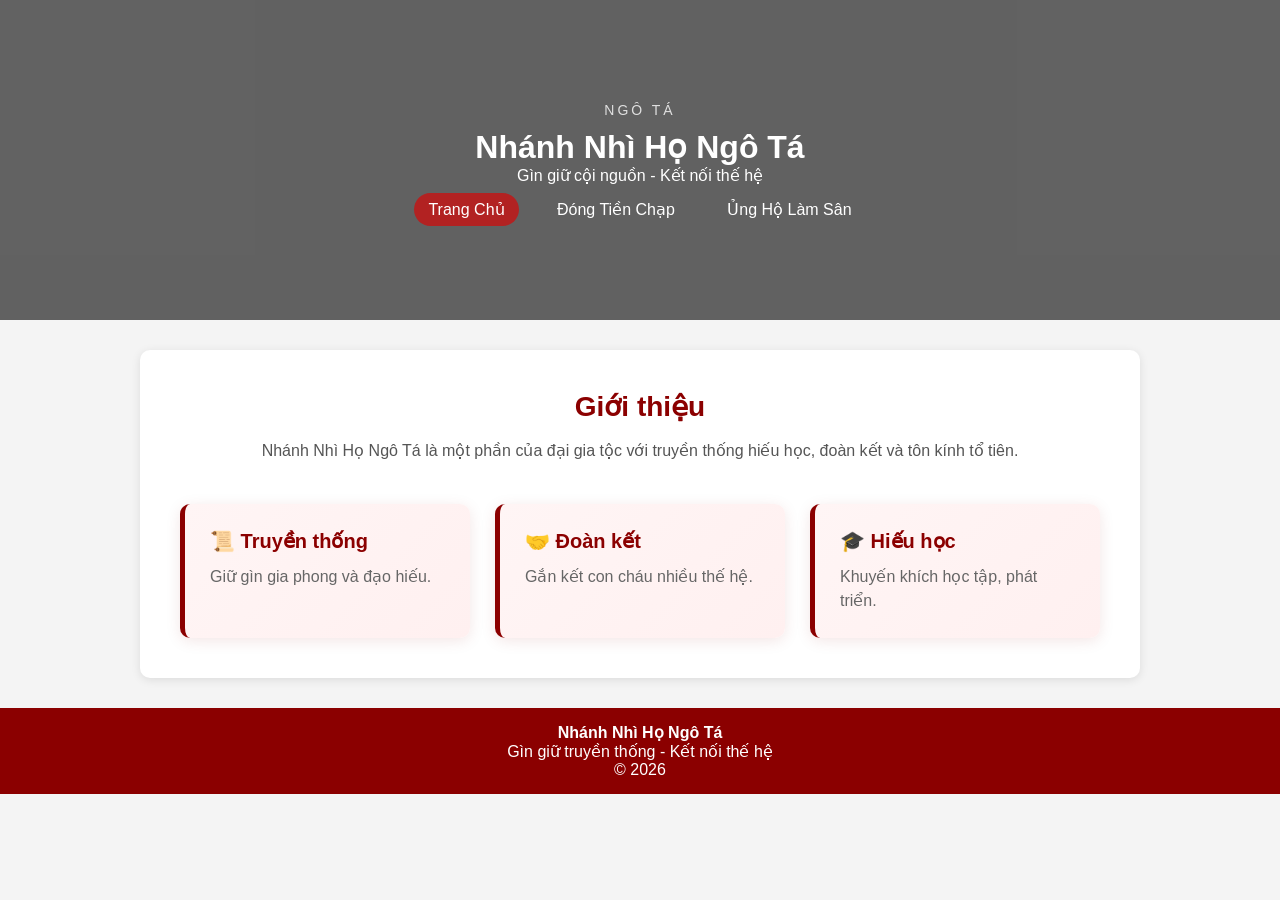
==== index.html @ a74d6e75 "commit" ====
<!DOCTYPE html>
<html lang="vi">

<head>
  <meta charset="UTF-8">
  <title>Nhánh Nhì Họ Ngô Tá</title>
  <link rel="stylesheet" href="style.css">
</head>

<body>

  <header class="hero">
    <div class="overlay">
      <div class="logo">NGÔ TÁ</div>
      <h1>Nhánh Nhì Họ Ngô Tá</h1>
      <p class="subtitle">Gìn giữ cội nguồn - Kết nối thế hệ</p>

      <nav>
        <a href="index.html" class="active">Trang Chủ</a>
      <a href="list.html">Đóng Tiền Chạp</a>
      <a href="list-san.html">Ủng Hộ Làm Sân</a>
      </nav>
    </div>
  </header>

  <main>
    <section class="intro">
      <h2>Giới thiệu</h2>
      <p>
        Nhánh Nhì Họ Ngô Tá là một phần của đại gia tộc với truyền thống
        hiếu học, đoàn kết và tôn kính tổ tiên.
      </p>
    </section>

    <section class="cards">
      <div class="card">
        <h3>📜 Truyền thống</h3>
        <p>Giữ gìn gia phong và đạo hiếu.</p>
      </div>

      <div class="card">
        <h3>🤝 Đoàn kết</h3>
        <p>Gắn kết con cháu nhiều thế hệ.</p>
      </div>

      <div class="card">
        <h3>🎓 Hiếu học</h3>
        <p>Khuyến khích học tập, phát triển.</p>
      </div>
    </section>
  </main>

  <footer>
    <p><strong>Nhánh Nhì Họ Ngô Tá</strong></p>
    <p>Gìn giữ truyền thống - Kết nối thế hệ</p>
    <p>&copy; 2026</p>
  </footer>

</body>

</html>
---- style.css ----
/* Reset */
* {
  margin: 0;
  padding: 0;
  box-sizing: border-box;
}

/* Body */
body {
  font-family: "Segoe UI", sans-serif;
  background: #f4f4f4;
}

/* HERO */
.hero {
  background: url("https://images.unsplash.com/photo-1524492449090-1c3f5a2f8c6b") center/cover;
  height: 320px;
  color: white;
}

.overlay {
  background: rgba(0, 0, 0, 0.6);
  height: 100%;
  display: flex;
  flex-direction: column;
  align-items: center;
  justify-content: center;
}

.logo {
  font-size: 14px;
  letter-spacing: 3px;
  margin-bottom: 10px;
  opacity: 0.8;
}

.subtitle {
  margin-bottom: 15px;
}

/* NAV */
nav a {
  color: white;
  margin: 0 10px;
  text-decoration: none;
  padding: 8px 14px;
  border-radius: 20px;
}

nav a.active,
nav a:hover {
  background: #b22222;
}

/* INTRO */
.intro {
  margin-bottom: 40px;
  text-align: center;
}

.intro h2 {
  color: #8B0000;
  margin-bottom: 15px;
  font-size: 28px;
}

.intro p {
  color: #555;
  line-height: 1.6;
  font-size: 16px;
}

/* MAIN */
main {
  max-width: 1000px;
  margin: 30px auto;
  background: white;
  padding: 40px;
  border-radius: 10px;
  box-shadow: 0 2px 10px rgba(0,0,0,0.1);
}

/* CARDS */
.cards {
  display: flex;
  gap: 25px;
  margin-top: 20px;
  flex-wrap: wrap;
}

.card {
  flex: 1;
  min-width: 250px;
  background: linear-gradient(135deg, #fff5f5 0%, #fff0f0 100%);
  padding: 25px;
  border-left: 5px solid #8B0000;
  border-radius: 10px;
  box-shadow: 0 3px 15px rgba(139, 0, 0, 0.1);
  transition: all 0.3s ease;
  position: relative;
}

.card:hover {
  transform: translateY(-5px);
  box-shadow: 0 8px 25px rgba(139, 0, 0, 0.2);
  background: linear-gradient(135deg, #fff0f0 0%, #ffe5e5 100%);
}

.card h3 {
  color: #8B0000;
  margin-bottom: 12px;
  font-size: 20px;
}

.card p {
  color: #666;
  line-height: 1.5;
  margin: 0;
}

/* TABLE */
table {
  width: 100%;
  border-collapse: collapse;
  margin-top: 20px;
  box-shadow: 0 2px 8px rgba(0,0,0,0.1);
  border-radius: 8px;
  overflow: hidden;
}

thead {
  background: linear-gradient(135deg, #8B0000 0%, #a52a2a 100%);
}

th {
  background: transparent;
  color: white;
  padding: 15px;
  font-weight: 600;
  text-align: center;
  border-bottom: 2px solid #6d0000;
}

td {
  padding: 14px 15px;
  text-align: center;
  border-bottom: 1px solid #e0e0e0;
  color: #333;
}

tbody tr {
  transition: all 0.3s ease;
}

tbody tr:nth-child(even) {
  background: #fafafa;
}

tbody tr:nth-child(odd) {
  background: white;
}

tbody tr:hover {
  background: #fff5f5;
  box-shadow: inset 0 0 10px rgba(139, 0, 0, 0.05);
}

tbody tr:last-child td {
  border-bottom: none;
}

/* STATUS */
.ok {
  color: green;
  font-weight: bold;
}

.mid {
  color: orange;
  font-weight: bold;
}

.low {
  color: red;
  font-weight: bold;
}

/* SUMMARY */
.summary {
  background: linear-gradient(135deg, #fff3cd 0%, #ffecb3 100%);
  padding: 20px;
  border-left: 5px solid orange;
  margin-bottom: 25px;
  border-radius: 8px;
  box-shadow: 0 3px 10px rgba(255, 152, 0, 0.15);
  font-size: 16px;
  color: #333;
  font-weight: 500;
}

/* FOOTER */
footer {
  text-align: center;
  padding: 15px;
  background: #8B0000;
  color: white;
}

/* SUB HEADER */
.sub-header {
  background: linear-gradient(135deg, #8B0000 0%, #a52a2a 100%);
  color: white;
  text-align: center;
  padding: 30px 20px;
  box-shadow: 0 4px 15px rgba(0,0,0,0.2);
}

.sub-header h1 {
  margin-bottom: 20px;
  font-size: 28px;
  font-weight: 700;
}

.sub-header nav {
  display: flex;
  justify-content: center;
  gap: 15px;
  flex-wrap: wrap;
}

.sub-header nav a {
  color: white;
  text-decoration: none;
  padding: 10px 18px;
  border-radius: 25px;
  transition: all 0.3s ease;
  border: 2px solid rgba(255,255,255,0.3);
  font-weight: 500;
}

.sub-header nav a:hover,
.sub-header nav a.active {
  background: rgba(255,255,255,0.2);
  border-color: white;
}

/* FORM */
.form-box {
  background: #fff5f5;
  padding: 15px;
  border-radius: 10px;
  margin-bottom: 20px;
}

.form-box input {
  padding: 10px;
  margin: 5px;
  width: calc(30% - 10px);
}

.form-box button {
  padding: 10px 15px;
  margin: 5px;
  border: none;
  background: #8B0000;
  color: white;
  cursor: pointer;
  border-radius: 5px;
}

.form-box button:hover {
  background: #b22222;
}

/* Nút xóa */
.danger {
  background: red !important;
}
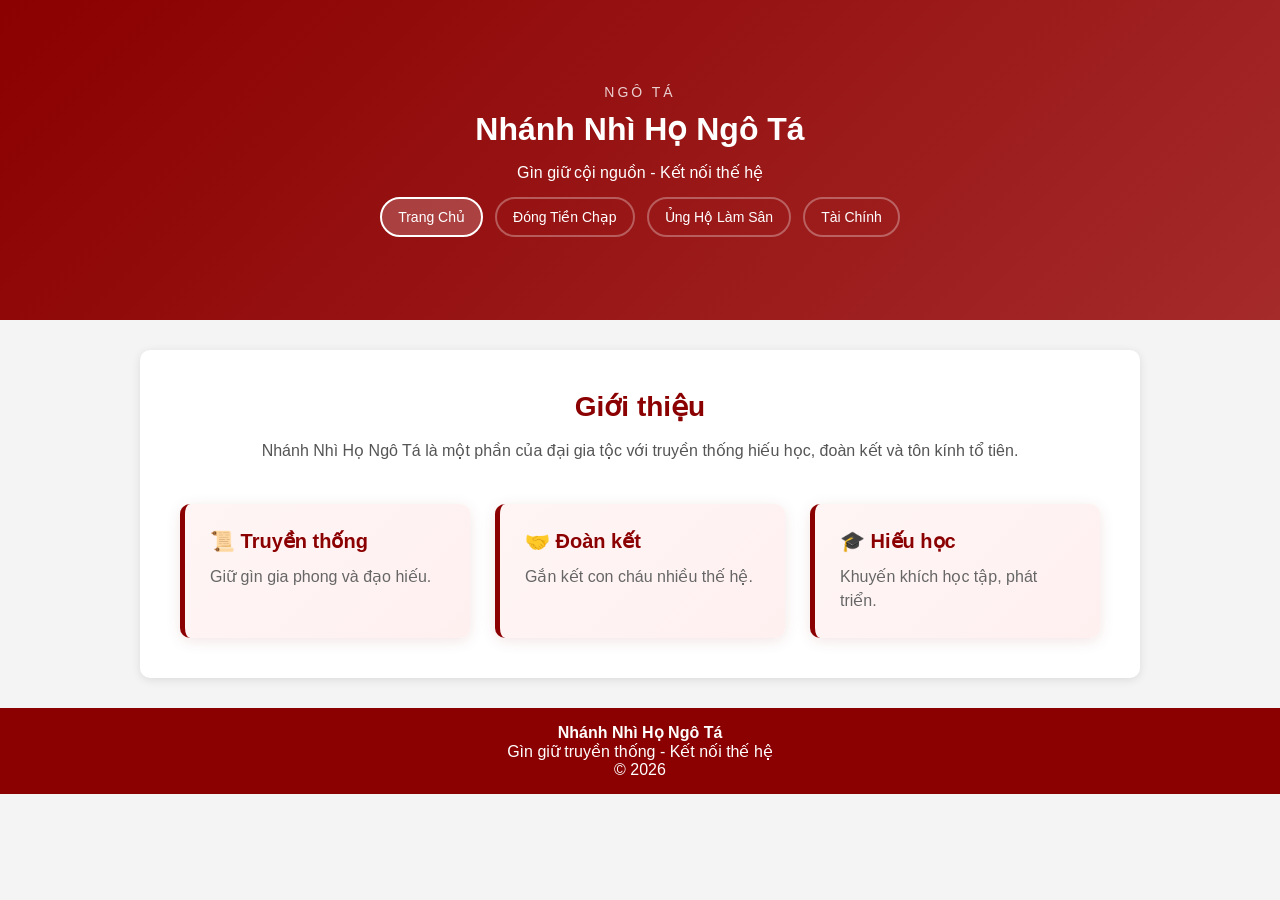
==== commit a6aa3146: "Add files via upload" ====
--- a/index.html
+++ b/index.html
@@ -1,61 +1,63 @@
-<!DOCTYPE html>
-<html lang="vi">
-
-<head>
-  <meta charset="UTF-8">
-  <title>Nhánh Nhì Họ Ngô Tá</title>
-  <link rel="stylesheet" href="style.css">
-</head>
-
-<body>
-
-  <header class="hero">
-    <div class="overlay">
-      <div class="logo">NGÔ TÁ</div>
-      <h1>Nhánh Nhì Họ Ngô Tá</h1>
-      <p class="subtitle">Gìn giữ cội nguồn - Kết nối thế hệ</p>
-
-      <nav>
-        <a href="index.html" class="active">Trang Chủ</a>
-      <a href="list.html">Đóng Tiền Chạp</a>
-      <a href="list-san.html">Ủng Hộ Làm Sân</a>
-      </nav>
-    </div>
-  </header>
-
-  <main>
-    <section class="intro">
-      <h2>Giới thiệu</h2>
-      <p>
-        Nhánh Nhì Họ Ngô Tá là một phần của đại gia tộc với truyền thống
-        hiếu học, đoàn kết và tôn kính tổ tiên.
-      </p>
-    </section>
-
-    <section class="cards">
-      <div class="card">
-        <h3>📜 Truyền thống</h3>
-        <p>Giữ gìn gia phong và đạo hiếu.</p>
-      </div>
-
-      <div class="card">
-        <h3>🤝 Đoàn kết</h3>
-        <p>Gắn kết con cháu nhiều thế hệ.</p>
-      </div>
-
-      <div class="card">
-        <h3>🎓 Hiếu học</h3>
-        <p>Khuyến khích học tập, phát triển.</p>
-      </div>
-    </section>
-  </main>
-
-  <footer>
-    <p><strong>Nhánh Nhì Họ Ngô Tá</strong></p>
-    <p>Gìn giữ truyền thống - Kết nối thế hệ</p>
-    <p>&copy; 2026</p>
-  </footer>
-
-</body>
-
-</html>+<!DOCTYPE html>
+<html lang="vi">
+
+<head>
+  <meta charset="UTF-8">
+  <meta name="viewport" content="width=device-width, initial-scale=1.0">
+  <title>Nhánh Nhì Họ Ngô Tá</title>
+  <link rel="stylesheet" href="style.css">
+</head>
+
+<body>
+
+  <header class="hero">
+    <div class="overlay">
+      <div class="logo">NGÔ TÁ</div>
+      <h1>Nhánh Nhì Họ Ngô Tá</h1>
+      <p class="subtitle">Gìn giữ cội nguồn - Kết nối thế hệ</p>
+
+      <nav>
+        <a href="index.html" class="active">Trang Chủ</a>
+        <a href="list.html">Đóng Tiền Chạp</a>
+        <a href="list-san.html">Ủng Hộ Làm Sân</a>
+        <a href="expense.html">Tài Chính</a>
+      </nav>
+    </div>
+  </header>
+
+  <main>
+    <section class="intro">
+      <h2>Giới thiệu</h2>
+      <p>
+        Nhánh Nhì Họ Ngô Tá là một phần của đại gia tộc với truyền thống
+        hiếu học, đoàn kết và tôn kính tổ tiên.
+      </p>
+    </section>
+
+    <section class="cards">
+      <div class="card">
+        <h3>📜 Truyền thống</h3>
+        <p>Giữ gìn gia phong và đạo hiếu.</p>
+      </div>
+
+      <div class="card">
+        <h3>🤝 Đoàn kết</h3>
+        <p>Gắn kết con cháu nhiều thế hệ.</p>
+      </div>
+
+      <div class="card">
+        <h3>🎓 Hiếu học</h3>
+        <p>Khuyến khích học tập, phát triển.</p>
+      </div>
+    </section>
+  </main>
+
+  <footer>
+    <p><strong>Nhánh Nhì Họ Ngô Tá</strong></p>
+    <p>Gìn giữ truyền thống - Kết nối thế hệ</p>
+    <p>&copy; 2026</p>
+  </footer>
+
+</body>
+
+</html>
--- a/style.css
+++ b/style.css
@@ -18,13 +18,34 @@
   color: white;
 }
 
+@media (max-width: 768px) {
+  .hero {
+    height: 240px;
+  }
+}
+
 .overlay {
-  background: rgba(0, 0, 0, 0.6);
+  background: linear-gradient(135deg, #8B0000 0%, #a52a2a 100%);
   height: 100%;
   display: flex;
   flex-direction: column;
   align-items: center;
   justify-content: center;
+  padding: 20px;
+}
+
+.overlay h1 {
+  font-size: 32px;
+  font-weight: 700;
+  margin-bottom: 15px;
+}
+
+@media (max-width: 768px) {
+  .overlay h1 {
+    font-size: 22px;
+    margin-bottom: 10px;
+    text-align: center;
+  }
 }
 
 .logo {
@@ -36,20 +57,61 @@
 
 .subtitle {
   margin-bottom: 15px;
+  font-size: 16px;
+}
+
+@media (max-width: 768px) {
+  .logo {
+    font-size: 12px;
+    margin-bottom: 8px;
+  }
+
+  .subtitle {
+    font-size: 13px;
+    margin-bottom: 12px;
+  }
 }
 
 /* NAV */
+nav {
+  display: flex;
+  flex-wrap: wrap;
+  justify-content: center;
+  gap: 12px;
+}
+
 nav a {
   color: white;
-  margin: 0 10px;
+  margin: 0;
   text-decoration: none;
-  padding: 8px 14px;
-  border-radius: 20px;
+  padding: 10px 16px;
+  border-radius: 25px;
+  font-size: 14px;
+  white-space: nowrap;
+  border: 2px solid rgba(255,255,255,0.3);
+  transition: all 0.3s ease;
 }
 
 nav a.active,
 nav a:hover {
-  background: #b22222;
+  background: rgba(255,255,255,0.2);
+  border-color: white;
+}
+
+@media (max-width: 768px) {
+  nav {
+    gap: 10px;
+    padding: 0 10px;
+  }
+
+  nav a {
+    padding: 8px 14px;
+    font-size: 13px;
+    flex: 1;
+    min-width: 140px;
+    text-align: center;
+    border-radius: 20px;
+  }
 }
 
 /* INTRO */
@@ -80,12 +142,26 @@
   box-shadow: 0 2px 10px rgba(0,0,0,0.1);
 }
 
+@media (max-width: 768px) {
+  main {
+    margin: 15px;
+    padding: 20px;
+    border-radius: 8px;
+  }
+}
+
 /* CARDS */
 .cards {
   display: flex;
   gap: 25px;
   margin-top: 20px;
   flex-wrap: wrap;
+}
+
+@media (max-width: 768px) {
+  .cards {
+    gap: 15px;
+  }
 }
 
 .card {
@@ -167,6 +243,20 @@
 
 tbody tr:last-child td {
   border-bottom: none;
+}
+
+@media (max-width: 768px) {
+  table {
+    font-size: 13px;
+  }
+
+  th, td {
+    padding: 10px 8px;
+  }
+
+  th {
+    padding: 12px 8px;
+  }
 }
 
 /* STATUS */
@@ -206,42 +296,77 @@
   color: white;
 }
 
+@media (max-width: 768px) {
+  footer {
+    padding: 12px;
+    font-size: 13px;
+  }
+
+  footer p {
+    margin: 5px 0;
+  }
+}
+
 /* SUB HEADER */
 .sub-header {
   background: linear-gradient(135deg, #8B0000 0%, #a52a2a 100%);
   color: white;
   text-align: center;
-  padding: 30px 20px;
+  padding: 25px 15px;
   box-shadow: 0 4px 15px rgba(0,0,0,0.2);
 }
 
 .sub-header h1 {
   margin-bottom: 20px;
-  font-size: 28px;
+  font-size: 26px;
   font-weight: 700;
 }
 
 .sub-header nav {
   display: flex;
   justify-content: center;
-  gap: 15px;
+  gap: 12px;
   flex-wrap: wrap;
 }
 
 .sub-header nav a {
   color: white;
   text-decoration: none;
-  padding: 10px 18px;
-  border-radius: 25px;
+  padding: 10px 16px;
+  border-radius: 20px;
   transition: all 0.3s ease;
   border: 2px solid rgba(255,255,255,0.3);
   font-weight: 500;
+  font-size: 13px;
 }
 
 .sub-header nav a:hover,
 .sub-header nav a.active {
   background: rgba(255,255,255,0.2);
   border-color: white;
+}
+
+@media (max-width: 768px) {
+  .sub-header {
+    padding: 20px 10px;
+  }
+
+  .sub-header h1 {
+    font-size: 22px;
+    margin-bottom: 15px;
+  }
+
+  .sub-header nav {
+    gap: 8px;
+  }
+
+  .sub-header nav a {
+    padding: 8px 12px;
+    font-size: 12px;
+    border-radius: 18px;
+    flex: 1;
+    min-width: 110px;
+  }
 }
 
 /* FORM */
@@ -272,7 +397,380 @@
   background: #b22222;
 }
 
+@media (max-width: 768px) {
+  .form-box {
+    padding: 12px;
+  }
+
+  .form-box input {
+    width: calc(100% - 10px);
+    padding: 8px;
+    margin: 5px;
+    font-size: 14px;
+  }
+
+  .form-box button {
+    width: calc(100% - 10px);
+    padding: 10px;
+    margin: 5px;
+    font-size: 14px;
+  }
+}
+
 /* Nút xóa */
 .danger {
   background: red !important;
-}+}
+
+/* FINANCE SUMMARY */
+.finance-summary {
+  display: grid;
+  grid-template-columns: repeat(auto-fit, minmax(250px, 1fr));
+  gap: 20px;
+  margin-bottom: 40px;
+}
+
+.summary-box {
+  padding: 15px;
+  border-radius: 10px;
+  text-align: center;
+  color: white;
+  box-shadow: 0 4px 15px rgba(0,0,0,0.15);
+  transition: all 0.3s ease;
+}
+
+.summary-box:hover {
+  transform: translateY(-5px);
+  box-shadow: 0 8px 25px rgba(0,0,0,0.2);
+}
+
+.summary-box h3 {
+  margin: 0 0 15px 0;
+  font-size: 16px;
+  font-weight: 600;
+}
+
+.summary-box .amount {
+  font-size: 28px;
+  font-weight: 700;
+  margin: 10px 0 5px 0;
+  white-space: nowrap;
+}
+
+.summary-box .currency {
+  font-size: 14px;
+  margin: 0;
+  opacity: 0.9;
+  white-space: nowrap;
+}
+
+.summary-box.income {
+  background: linear-gradient(135deg, #27ae60 0%, #229954 100%);
+}
+
+.summary-box.expense {
+  background: linear-gradient(135deg, #e74c3c 0%, #c0392b 100%);
+}
+
+.summary-box.balance {
+  background: linear-gradient(135deg, #3498db 0%, #2980b9 100%);
+}
+
+@media (max-width: 768px) {
+  .finance-summary {
+    grid-template-columns: 1fr;
+    gap: 15px;
+    margin-bottom: 30px;
+  }
+
+  .summary-box .amount {
+    font-size: 24px;
+  }
+}
+
+/* SECTIONS */
+.section {
+  margin-bottom: 40px;
+}
+
+.section h2 {
+  color: #8B0000;
+  margin-bottom: 20px;
+  font-size: 22px;
+  border-bottom: 3px solid #8B0000;
+  padding-bottom: 10px;
+}
+
+.section h3 {
+  color: #8B0000;
+  margin-top: 30px;
+  margin-bottom: 20px;
+}
+
+/* INCOME BREAKDOWN */
+.income-detail {
+  background: linear-gradient(135deg, #f0f9ff 0%, #e6f7ff 100%);
+  padding: 25px;
+  border-radius: 10px;
+  border-left: 5px solid #27ae60;
+}
+
+.income-breakdown {
+  display: grid;
+  grid-template-columns: repeat(auto-fit, minmax(250px, 1fr));
+  gap: 20px;
+}
+
+.breakdown-item {
+  background: white;
+  padding: 20px;
+  border-radius: 8px;
+  display: flex;
+  justify-content: space-between;
+  align-items: center;
+  box-shadow: 0 2px 8px rgba(0,0,0,0.1);
+  border-left: 4px solid #27ae60;
+}
+
+.breakdown-item .label {
+  font-weight: 600;
+  color: #333;
+}
+
+.breakdown-item .value {
+  font-size: 18px;
+  font-weight: 700;
+  color: #27ae60;
+  white-space: nowrap;
+}
+
+@media (max-width: 768px) {
+  .income-detail {
+    padding: 18px;
+  }
+
+  .income-breakdown {
+    grid-template-columns: 1fr;
+    gap: 12px;
+  }
+
+  .breakdown-item {
+    padding: 15px;
+  }
+
+  .breakdown-item .label {
+    font-size: 13px;
+  }
+
+  .breakdown-item .value {
+    font-size: 16px;
+  }
+}
+
+/* INCOME MANAGEMENT */
+.income-container {
+  display: grid;
+  grid-template-columns: repeat(auto-fit, minmax(350px, 1fr));
+  gap: 25px;
+  margin-top: 30px;
+}
+
+.income-category {
+  background: linear-gradient(135deg, #f0fff4 0%, #e6fffa 100%);
+  padding: 25px;
+  border-radius: 10px;
+  box-shadow: 0 3px 15px rgba(39, 174, 96, 0.1);
+  border-left: 5px solid #27ae60;
+  transition: all 0.3s ease;
+}
+
+.income-category:hover {
+  transform: translateY(-5px);
+  box-shadow: 0 8px 25px rgba(39, 174, 96, 0.15);
+}
+
+.income-category h3 {
+  color: #27ae60;
+  margin-bottom: 15px;
+  font-size: 18px;
+  font-weight: 600;
+  border-bottom: 2px solid #d5f4e6;
+  padding-bottom: 10px;
+}
+
+.income-items {
+  margin-bottom: 15px;
+}
+
+.income-item {
+  display: flex;
+  justify-content: space-between;
+  padding: 10px 0;
+  border-bottom: 1px solid #d5f4e6;
+  color: #555;
+}
+
+.income-item:last-child {
+  border-bottom: none;
+}
+
+.income-name {
+  flex: 1;
+  color: #666;
+}
+
+.income-amount {
+  color: #27ae60;
+  font-weight: 600;
+  text-align: right;
+}
+
+.income-category .category-total {
+  background: rgba(39, 174, 96, 0.05);
+  padding: 12px;
+  border-radius: 6px;
+  text-align: right;
+  color: #333;
+  font-weight: 500;
+  border-right: 3px solid #27ae60;
+}
+
+@media (max-width: 768px) {
+  .income-container {
+    grid-template-columns: 1fr;
+    gap: 15px;
+    margin-top: 20px;
+  }
+
+  .income-category {
+    padding: 18px;
+  }
+
+  .income-category h3 {
+    font-size: 16px;
+    margin-bottom: 12px;
+  }
+
+  .income-item {
+    padding: 8px 0;
+    font-size: 14px;
+  }
+
+  .income-name {
+    font-size: 13px;
+  }
+
+  .income-amount {
+    font-size: 13px;
+  }
+
+  .income-category .category-total {
+    padding: 10px;
+    font-size: 13px;
+  }
+}
+
+/* EXPENSE MANAGEMENT */
+.expense-container {
+  display: grid;
+  grid-template-columns: repeat(auto-fit, minmax(350px, 1fr));
+  gap: 25px;
+  margin-top: 30px;
+}
+
+@media (max-width: 768px) {
+  .expense-container {
+    grid-template-columns: 1fr;
+    gap: 15px;
+    margin-top: 20px;
+  }
+}
+
+.expense-category {
+  background: linear-gradient(135deg, #fff5f5 0%, #fff0f0 100%);
+  padding: 25px;
+  border-radius: 10px;
+  box-shadow: 0 3px 15px rgba(139, 0, 0, 0.1);
+  border-left: 5px solid #8B0000;
+  transition: all 0.3s ease;
+}
+
+.expense-category:hover {
+  transform: translateY(-5px);
+  box-shadow: 0 8px 25px rgba(139, 0, 0, 0.15);
+}
+
+.expense-category h3 {
+  color: #8B0000;
+  margin-bottom: 15px;
+  font-size: 18px;
+  font-weight: 600;
+  border-bottom: 2px solid #e0cccc;
+  padding-bottom: 10px;
+}
+
+.expense-items {
+  margin-bottom: 15px;
+}
+
+.expense-item {
+  display: flex;
+  justify-content: space-between;
+  padding: 10px 0;
+  border-bottom: 1px solid #e8e0e0;
+  color: #555;
+}
+
+.expense-item:last-child {
+  border-bottom: none;
+}
+
+.expense-name {
+  flex: 1;
+  color: #666;
+}
+
+.expense-amount {
+  color: #8B0000;
+  font-weight: 600;
+  text-align: right;
+}
+
+.category-total {
+  background: rgba(139, 0, 0, 0.05);
+  padding: 12px;
+  border-radius: 6px;
+  text-align: right;
+  color: #333;
+  font-weight: 500;
+  border-right: 3px solid #8B0000;
+}
+
+@media (max-width: 768px) {
+  .expense-category {
+    padding: 18px;
+  }
+
+  .expense-category h3 {
+    font-size: 16px;
+    margin-bottom: 12px;
+  }
+
+  .expense-item {
+    padding: 8px 0;
+    font-size: 14px;
+  }
+
+  .expense-name {
+    font-size: 13px;
+  }
+
+  .expense-amount {
+    font-size: 13px;
+  }
+
+  .category-total {
+    padding: 10px;
+    font-size: 13px;
+  }
+}
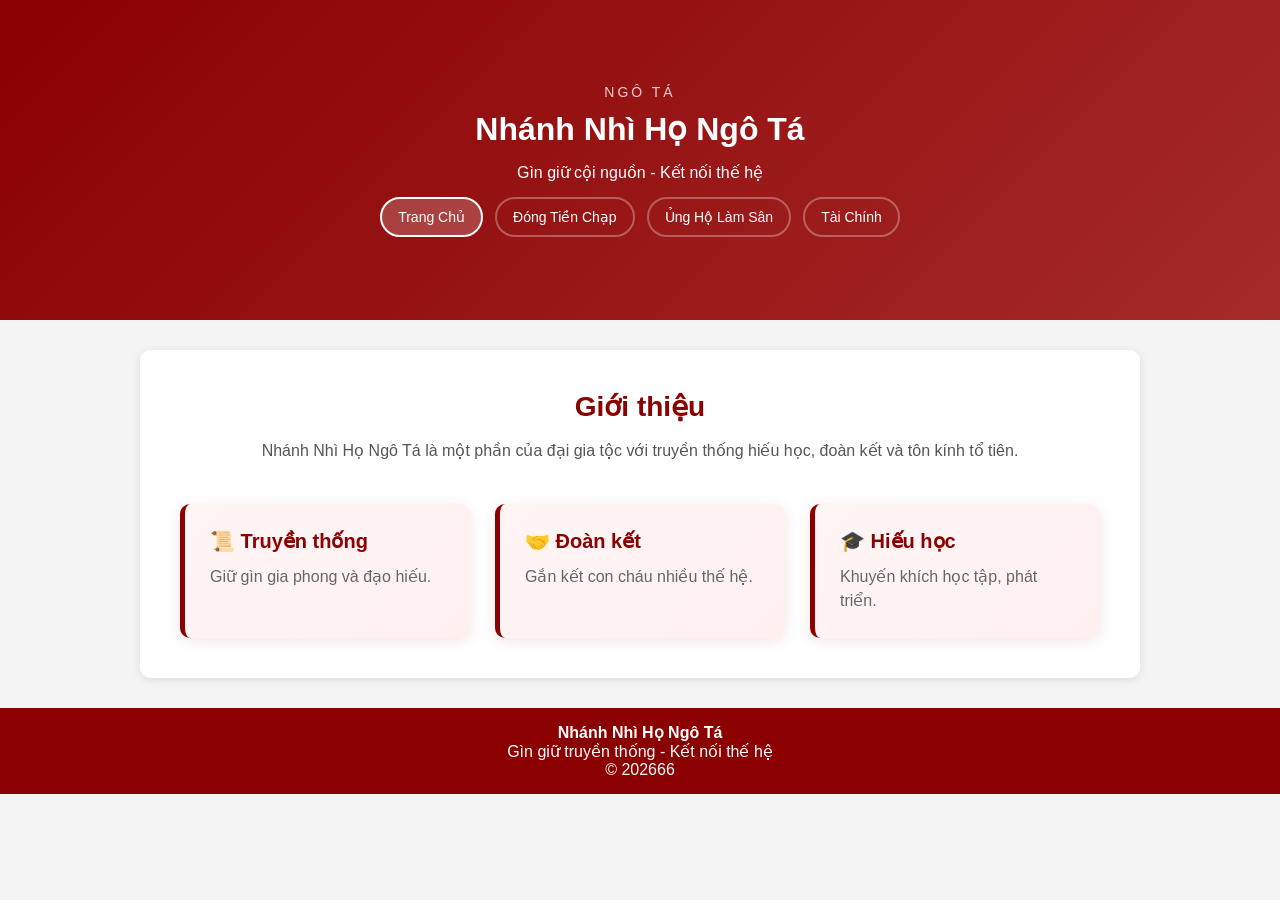
==== commit fcd43018: "Update copyright year in footer" ====
--- a/index.html
+++ b/index.html
@@ -55,7 +55,7 @@
   <footer>
     <p><strong>Nhánh Nhì Họ Ngô Tá</strong></p>
     <p>Gìn giữ truyền thống - Kết nối thế hệ</p>
-    <p>&copy; 2026</p>
+    <p>&copy; 202666</p>
   </footer>
 
 </body>
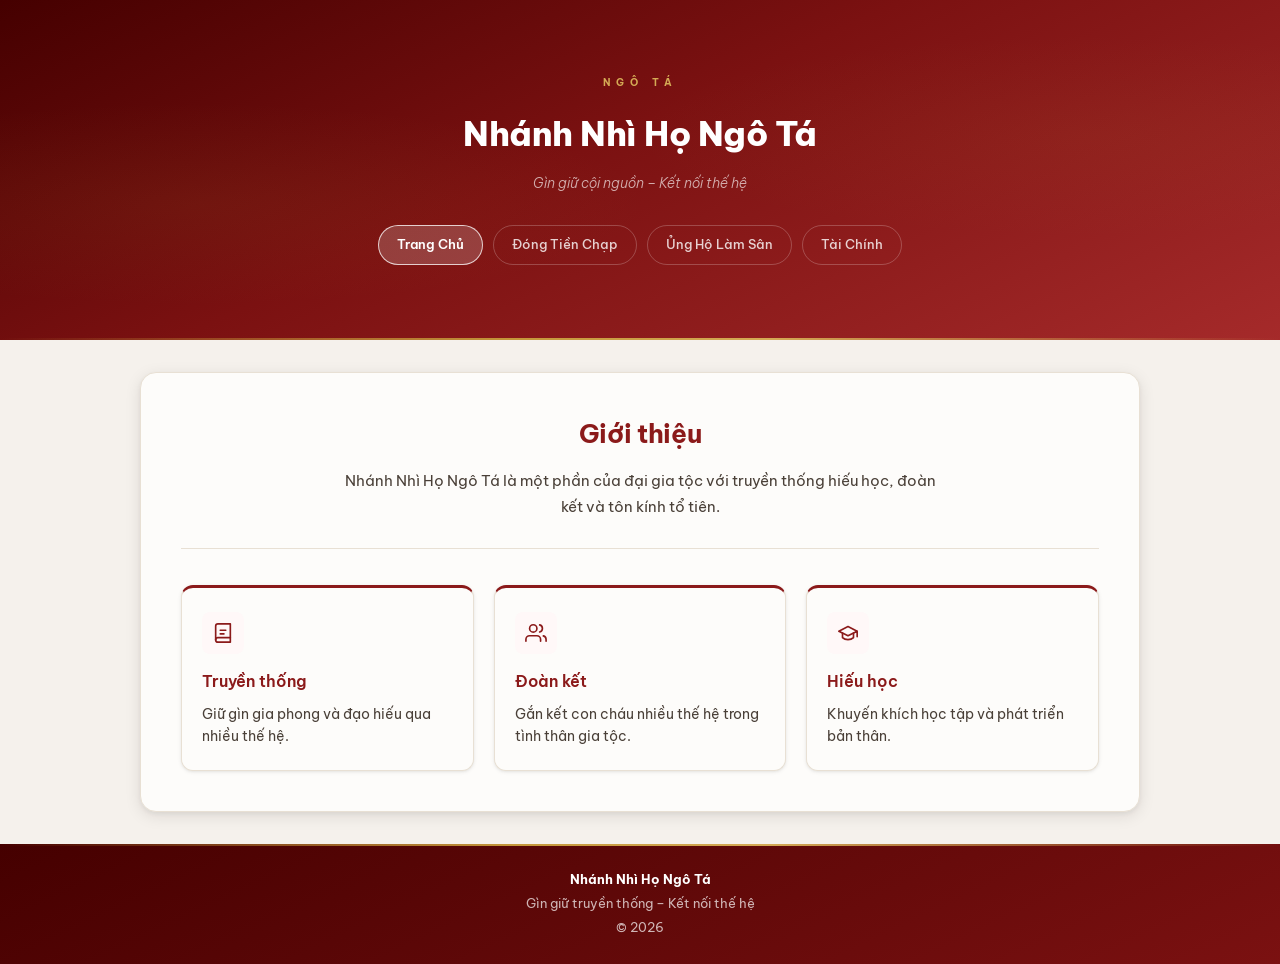
==== commit 0bcaacf1: "Add files via upload" ====
--- a/index.html
+++ b/index.html
@@ -14,7 +14,7 @@
     <div class="overlay">
       <div class="logo">NGÔ TÁ</div>
       <h1>Nhánh Nhì Họ Ngô Tá</h1>
-      <p class="subtitle">Gìn giữ cội nguồn - Kết nối thế hệ</p>
+      <p class="subtitle">Gìn giữ cội nguồn – Kết nối thế hệ</p>
 
       <nav>
         <a href="index.html" class="active">Trang Chủ</a>
@@ -35,27 +35,55 @@
     </section>
 
     <section class="cards">
+      <!-- Truyền thống -->
       <div class="card">
-        <h3>📜 Truyền thống</h3>
-        <p>Giữ gìn gia phong và đạo hiếu.</p>
+        <div class="card-icon">
+          <svg viewBox="0 0 24 24" fill="none" stroke="currentColor" stroke-width="1.8"
+               stroke-linecap="round" stroke-linejoin="round" aria-hidden="true">
+            <path d="M4 19.5A2.5 2.5 0 0 1 6.5 17H20"/>
+            <path d="M6.5 2H20v20H6.5A2.5 2.5 0 0 1 4 19.5v-15A2.5 2.5 0 0 1 6.5 2z"/>
+            <line x1="9" y1="9" x2="15" y2="9"/>
+            <line x1="9" y1="13" x2="13" y2="13"/>
+          </svg>
+        </div>
+        <h3>Truyền thống</h3>
+        <p>Giữ gìn gia phong và đạo hiếu qua nhiều thế hệ.</p>
       </div>
 
+      <!-- Đoàn kết -->
       <div class="card">
-        <h3>🤝 Đoàn kết</h3>
-        <p>Gắn kết con cháu nhiều thế hệ.</p>
+        <div class="card-icon">
+          <svg viewBox="0 0 24 24" fill="none" stroke="currentColor" stroke-width="1.8"
+               stroke-linecap="round" stroke-linejoin="round" aria-hidden="true">
+            <path d="M17 21v-2a4 4 0 0 0-4-4H5a4 4 0 0 0-4 4v2"/>
+            <circle cx="9" cy="7" r="4"/>
+            <path d="M23 21v-2a4 4 0 0 0-3-3.87"/>
+            <path d="M16 3.13a4 4 0 0 1 0 7.75"/>
+          </svg>
+        </div>
+        <h3>Đoàn kết</h3>
+        <p>Gắn kết con cháu nhiều thế hệ trong tình thân gia tộc.</p>
       </div>
 
+      <!-- Hiếu học -->
       <div class="card">
-        <h3>🎓 Hiếu học</h3>
-        <p>Khuyến khích học tập, phát triển.</p>
+        <div class="card-icon">
+          <svg viewBox="0 0 24 24" fill="none" stroke="currentColor" stroke-width="1.8"
+               stroke-linecap="round" stroke-linejoin="round" aria-hidden="true">
+            <path d="M22 10v6M2 10l10-5 10 5-10 5z"/>
+            <path d="M6 12v5c3 3 9 3 12 0v-5"/>
+          </svg>
+        </div>
+        <h3>Hiếu học</h3>
+        <p>Khuyến khích học tập và phát triển bản thân.</p>
       </div>
     </section>
   </main>
 
   <footer>
     <p><strong>Nhánh Nhì Họ Ngô Tá</strong></p>
-    <p>Gìn giữ truyền thống - Kết nối thế hệ</p>
-    <p>&copy; 202666</p>
+    <p>Gìn giữ truyền thống – Kết nối thế hệ</p>
+    <p>&copy; 2026</p>
   </footer>
 
 </body>
--- a/style.css
+++ b/style.css
@@ -1,776 +1,876 @@
-/* Reset */
-* {
-  margin: 0;
-  padding: 0;
-  box-sizing: border-box;
-}
-
-/* Body */
-body {
-  font-family: "Segoe UI", sans-serif;
-  background: #f4f4f4;
-}
-
-/* HERO */
-.hero {
-  background: url("https://images.unsplash.com/photo-1524492449090-1c3f5a2f8c6b") center/cover;
-  height: 320px;
-  color: white;
-}
-
-@media (max-width: 768px) {
-  .hero {
-    height: 240px;
-  }
-}
-
-.overlay {
-  background: linear-gradient(135deg, #8B0000 0%, #a52a2a 100%);
-  height: 100%;
-  display: flex;
-  flex-direction: column;
-  align-items: center;
-  justify-content: center;
-  padding: 20px;
-}
-
-.overlay h1 {
-  font-size: 32px;
-  font-weight: 700;
-  margin-bottom: 15px;
-}
-
-@media (max-width: 768px) {
-  .overlay h1 {
-    font-size: 22px;
-    margin-bottom: 10px;
-    text-align: center;
-  }
-}
-
-.logo {
-  font-size: 14px;
-  letter-spacing: 3px;
-  margin-bottom: 10px;
-  opacity: 0.8;
-}
-
-.subtitle {
-  margin-bottom: 15px;
-  font-size: 16px;
-}
-
-@media (max-width: 768px) {
-  .logo {
-    font-size: 12px;
-    margin-bottom: 8px;
-  }
-
-  .subtitle {
-    font-size: 13px;
-    margin-bottom: 12px;
-  }
-}
-
-/* NAV */
-nav {
-  display: flex;
-  flex-wrap: wrap;
-  justify-content: center;
-  gap: 12px;
-}
-
-nav a {
-  color: white;
-  margin: 0;
-  text-decoration: none;
-  padding: 10px 16px;
-  border-radius: 25px;
-  font-size: 14px;
-  white-space: nowrap;
-  border: 2px solid rgba(255,255,255,0.3);
-  transition: all 0.3s ease;
-}
-
-nav a.active,
-nav a:hover {
-  background: rgba(255,255,255,0.2);
-  border-color: white;
-}
-
-@media (max-width: 768px) {
-  nav {
-    gap: 10px;
-    padding: 0 10px;
-  }
-
-  nav a {
-    padding: 8px 14px;
-    font-size: 13px;
-    flex: 1;
-    min-width: 140px;
-    text-align: center;
-    border-radius: 20px;
-  }
-}
-
-/* INTRO */
-.intro {
-  margin-bottom: 40px;
-  text-align: center;
-}
-
-.intro h2 {
-  color: #8B0000;
-  margin-bottom: 15px;
-  font-size: 28px;
-}
-
-.intro p {
-  color: #555;
-  line-height: 1.6;
-  font-size: 16px;
-}
-
-/* MAIN */
-main {
-  max-width: 1000px;
-  margin: 30px auto;
-  background: white;
-  padding: 40px;
-  border-radius: 10px;
-  box-shadow: 0 2px 10px rgba(0,0,0,0.1);
-}
-
-@media (max-width: 768px) {
-  main {
-    margin: 15px;
-    padding: 20px;
-    border-radius: 8px;
-  }
-}
-
-/* CARDS */
-.cards {
-  display: flex;
-  gap: 25px;
-  margin-top: 20px;
-  flex-wrap: wrap;
-}
-
-@media (max-width: 768px) {
-  .cards {
-    gap: 15px;
-  }
-}
-
-.card {
-  flex: 1;
-  min-width: 250px;
-  background: linear-gradient(135deg, #fff5f5 0%, #fff0f0 100%);
-  padding: 25px;
-  border-left: 5px solid #8B0000;
-  border-radius: 10px;
-  box-shadow: 0 3px 15px rgba(139, 0, 0, 0.1);
-  transition: all 0.3s ease;
-  position: relative;
-}
-
-.card:hover {
-  transform: translateY(-5px);
-  box-shadow: 0 8px 25px rgba(139, 0, 0, 0.2);
-  background: linear-gradient(135deg, #fff0f0 0%, #ffe5e5 100%);
-}
-
-.card h3 {
-  color: #8B0000;
-  margin-bottom: 12px;
-  font-size: 20px;
-}
-
-.card p {
-  color: #666;
-  line-height: 1.5;
-  margin: 0;
-}
-
-/* TABLE */
-table {
-  width: 100%;
-  border-collapse: collapse;
-  margin-top: 20px;
-  box-shadow: 0 2px 8px rgba(0,0,0,0.1);
-  border-radius: 8px;
-  overflow: hidden;
-}
-
-thead {
-  background: linear-gradient(135deg, #8B0000 0%, #a52a2a 100%);
-}
-
-th {
-  background: transparent;
-  color: white;
-  padding: 15px;
-  font-weight: 600;
-  text-align: center;
-  border-bottom: 2px solid #6d0000;
-}
-
-td {
-  padding: 14px 15px;
-  text-align: center;
-  border-bottom: 1px solid #e0e0e0;
-  color: #333;
-}
-
-tbody tr {
-  transition: all 0.3s ease;
-}
-
-tbody tr:nth-child(even) {
-  background: #fafafa;
-}
-
-tbody tr:nth-child(odd) {
-  background: white;
-}
-
-tbody tr:hover {
-  background: #fff5f5;
-  box-shadow: inset 0 0 10px rgba(139, 0, 0, 0.05);
-}
-
-tbody tr:last-child td {
-  border-bottom: none;
-}
-
-@media (max-width: 768px) {
-  table {
-    font-size: 13px;
-  }
-
-  th, td {
-    padding: 10px 8px;
-  }
-
-  th {
-    padding: 12px 8px;
-  }
-}
-
-/* STATUS */
-.ok {
-  color: green;
-  font-weight: bold;
-}
-
-.mid {
-  color: orange;
-  font-weight: bold;
-}
-
-.low {
-  color: red;
-  font-weight: bold;
-}
-
-/* SUMMARY */
-.summary {
-  background: linear-gradient(135deg, #fff3cd 0%, #ffecb3 100%);
-  padding: 20px;
-  border-left: 5px solid orange;
-  margin-bottom: 25px;
-  border-radius: 8px;
-  box-shadow: 0 3px 10px rgba(255, 152, 0, 0.15);
-  font-size: 16px;
-  color: #333;
-  font-weight: 500;
-}
-
-/* FOOTER */
-footer {
-  text-align: center;
-  padding: 15px;
-  background: #8B0000;
-  color: white;
-}
-
-@media (max-width: 768px) {
-  footer {
-    padding: 12px;
-    font-size: 13px;
-  }
-
-  footer p {
-    margin: 5px 0;
-  }
-}
-
-/* SUB HEADER */
-.sub-header {
-  background: linear-gradient(135deg, #8B0000 0%, #a52a2a 100%);
-  color: white;
-  text-align: center;
-  padding: 25px 15px;
-  box-shadow: 0 4px 15px rgba(0,0,0,0.2);
-}
-
-.sub-header h1 {
-  margin-bottom: 20px;
-  font-size: 26px;
-  font-weight: 700;
-}
-
-.sub-header nav {
-  display: flex;
-  justify-content: center;
-  gap: 12px;
-  flex-wrap: wrap;
-}
-
-.sub-header nav a {
-  color: white;
-  text-decoration: none;
-  padding: 10px 16px;
-  border-radius: 20px;
-  transition: all 0.3s ease;
-  border: 2px solid rgba(255,255,255,0.3);
-  font-weight: 500;
-  font-size: 13px;
-}
-
-.sub-header nav a:hover,
-.sub-header nav a.active {
-  background: rgba(255,255,255,0.2);
-  border-color: white;
-}
-
-@media (max-width: 768px) {
-  .sub-header {
-    padding: 20px 10px;
-  }
-
-  .sub-header h1 {
-    font-size: 22px;
-    margin-bottom: 15px;
-  }
-
-  .sub-header nav {
-    gap: 8px;
-  }
-
-  .sub-header nav a {
-    padding: 8px 12px;
-    font-size: 12px;
-    border-radius: 18px;
-    flex: 1;
-    min-width: 110px;
-  }
-}
-
-/* FORM */
-.form-box {
-  background: #fff5f5;
-  padding: 15px;
-  border-radius: 10px;
-  margin-bottom: 20px;
-}
-
-.form-box input {
-  padding: 10px;
-  margin: 5px;
-  width: calc(30% - 10px);
-}
-
-.form-box button {
-  padding: 10px 15px;
-  margin: 5px;
-  border: none;
-  background: #8B0000;
-  color: white;
-  cursor: pointer;
-  border-radius: 5px;
-}
-
-.form-box button:hover {
-  background: #b22222;
-}
-
-@media (max-width: 768px) {
-  .form-box {
-    padding: 12px;
-  }
-
-  .form-box input {
-    width: calc(100% - 10px);
-    padding: 8px;
-    margin: 5px;
-    font-size: 14px;
-  }
-
-  .form-box button {
-    width: calc(100% - 10px);
-    padding: 10px;
-    margin: 5px;
-    font-size: 14px;
-  }
-}
-
-/* Nút xóa */
-.danger {
-  background: red !important;
-}
-
-/* FINANCE SUMMARY */
-.finance-summary {
-  display: grid;
-  grid-template-columns: repeat(auto-fit, minmax(250px, 1fr));
-  gap: 20px;
-  margin-bottom: 40px;
-}
-
-.summary-box {
-  padding: 15px;
-  border-radius: 10px;
-  text-align: center;
-  color: white;
-  box-shadow: 0 4px 15px rgba(0,0,0,0.15);
-  transition: all 0.3s ease;
-}
-
-.summary-box:hover {
-  transform: translateY(-5px);
-  box-shadow: 0 8px 25px rgba(0,0,0,0.2);
-}
-
-.summary-box h3 {
-  margin: 0 0 15px 0;
-  font-size: 16px;
-  font-weight: 600;
-}
-
-.summary-box .amount {
-  font-size: 28px;
-  font-weight: 700;
-  margin: 10px 0 5px 0;
-  white-space: nowrap;
-}
-
-.summary-box .currency {
-  font-size: 14px;
-  margin: 0;
-  opacity: 0.9;
-  white-space: nowrap;
-}
-
-.summary-box.income {
-  background: linear-gradient(135deg, #27ae60 0%, #229954 100%);
-}
-
-.summary-box.expense {
-  background: linear-gradient(135deg, #e74c3c 0%, #c0392b 100%);
-}
-
-.summary-box.balance {
-  background: linear-gradient(135deg, #3498db 0%, #2980b9 100%);
-}
-
-@media (max-width: 768px) {
-  .finance-summary {
-    grid-template-columns: 1fr;
-    gap: 15px;
-    margin-bottom: 30px;
-  }
-
-  .summary-box .amount {
-    font-size: 24px;
-  }
-}
-
-/* SECTIONS */
-.section {
-  margin-bottom: 40px;
-}
-
-.section h2 {
-  color: #8B0000;
-  margin-bottom: 20px;
-  font-size: 22px;
-  border-bottom: 3px solid #8B0000;
-  padding-bottom: 10px;
-}
-
-.section h3 {
-  color: #8B0000;
-  margin-top: 30px;
-  margin-bottom: 20px;
-}
-
-/* INCOME BREAKDOWN */
-.income-detail {
-  background: linear-gradient(135deg, #f0f9ff 0%, #e6f7ff 100%);
-  padding: 25px;
-  border-radius: 10px;
-  border-left: 5px solid #27ae60;
-}
-
-.income-breakdown {
-  display: grid;
-  grid-template-columns: repeat(auto-fit, minmax(250px, 1fr));
-  gap: 20px;
-}
-
-.breakdown-item {
-  background: white;
-  padding: 20px;
-  border-radius: 8px;
-  display: flex;
-  justify-content: space-between;
-  align-items: center;
-  box-shadow: 0 2px 8px rgba(0,0,0,0.1);
-  border-left: 4px solid #27ae60;
-}
-
-.breakdown-item .label {
-  font-weight: 600;
-  color: #333;
-}
-
-.breakdown-item .value {
-  font-size: 18px;
-  font-weight: 700;
-  color: #27ae60;
-  white-space: nowrap;
-}
-
-@media (max-width: 768px) {
-  .income-detail {
-    padding: 18px;
-  }
-
-  .income-breakdown {
-    grid-template-columns: 1fr;
-    gap: 12px;
-  }
-
-  .breakdown-item {
-    padding: 15px;
-  }
-
-  .breakdown-item .label {
-    font-size: 13px;
-  }
-
-  .breakdown-item .value {
-    font-size: 16px;
-  }
-}
-
-/* INCOME MANAGEMENT */
-.income-container {
-  display: grid;
-  grid-template-columns: repeat(auto-fit, minmax(350px, 1fr));
-  gap: 25px;
-  margin-top: 30px;
-}
-
-.income-category {
-  background: linear-gradient(135deg, #f0fff4 0%, #e6fffa 100%);
-  padding: 25px;
-  border-radius: 10px;
-  box-shadow: 0 3px 15px rgba(39, 174, 96, 0.1);
-  border-left: 5px solid #27ae60;
-  transition: all 0.3s ease;
-}
-
-.income-category:hover {
-  transform: translateY(-5px);
-  box-shadow: 0 8px 25px rgba(39, 174, 96, 0.15);
-}
-
-.income-category h3 {
-  color: #27ae60;
-  margin-bottom: 15px;
-  font-size: 18px;
-  font-weight: 600;
-  border-bottom: 2px solid #d5f4e6;
-  padding-bottom: 10px;
-}
-
-.income-items {
-  margin-bottom: 15px;
-}
-
-.income-item {
-  display: flex;
-  justify-content: space-between;
-  padding: 10px 0;
-  border-bottom: 1px solid #d5f4e6;
-  color: #555;
-}
-
-.income-item:last-child {
-  border-bottom: none;
-}
-
-.income-name {
-  flex: 1;
-  color: #666;
-}
-
-.income-amount {
-  color: #27ae60;
-  font-weight: 600;
-  text-align: right;
-}
-
-.income-category .category-total {
-  background: rgba(39, 174, 96, 0.05);
-  padding: 12px;
-  border-radius: 6px;
-  text-align: right;
-  color: #333;
-  font-weight: 500;
-  border-right: 3px solid #27ae60;
-}
-
-@media (max-width: 768px) {
-  .income-container {
-    grid-template-columns: 1fr;
-    gap: 15px;
-    margin-top: 20px;
-  }
-
-  .income-category {
-    padding: 18px;
-  }
-
-  .income-category h3 {
-    font-size: 16px;
-    margin-bottom: 12px;
-  }
-
-  .income-item {
-    padding: 8px 0;
-    font-size: 14px;
-  }
-
-  .income-name {
-    font-size: 13px;
-  }
-
-  .income-amount {
-    font-size: 13px;
-  }
-
-  .income-category .category-total {
-    padding: 10px;
-    font-size: 13px;
-  }
-}
-
-/* EXPENSE MANAGEMENT */
-.expense-container {
-  display: grid;
-  grid-template-columns: repeat(auto-fit, minmax(350px, 1fr));
-  gap: 25px;
-  margin-top: 30px;
-}
-
-@media (max-width: 768px) {
-  .expense-container {
-    grid-template-columns: 1fr;
-    gap: 15px;
-    margin-top: 20px;
-  }
-}
-
-.expense-category {
-  background: linear-gradient(135deg, #fff5f5 0%, #fff0f0 100%);
-  padding: 25px;
-  border-radius: 10px;
-  box-shadow: 0 3px 15px rgba(139, 0, 0, 0.1);
-  border-left: 5px solid #8B0000;
-  transition: all 0.3s ease;
-}
-
-.expense-category:hover {
-  transform: translateY(-5px);
-  box-shadow: 0 8px 25px rgba(139, 0, 0, 0.15);
-}
-
-.expense-category h3 {
-  color: #8B0000;
-  margin-bottom: 15px;
-  font-size: 18px;
-  font-weight: 600;
-  border-bottom: 2px solid #e0cccc;
-  padding-bottom: 10px;
-}
-
-.expense-items {
-  margin-bottom: 15px;
-}
-
-.expense-item {
-  display: flex;
-  justify-content: space-between;
-  padding: 10px 0;
-  border-bottom: 1px solid #e8e0e0;
-  color: #555;
-}
-
-.expense-item:last-child {
-  border-bottom: none;
-}
-
-.expense-name {
-  flex: 1;
-  color: #666;
-}
-
-.expense-amount {
-  color: #8B0000;
-  font-weight: 600;
-  text-align: right;
-}
-
-.category-total {
-  background: rgba(139, 0, 0, 0.05);
-  padding: 12px;
-  border-radius: 6px;
-  text-align: right;
-  color: #333;
-  font-weight: 500;
-  border-right: 3px solid #8B0000;
-}
-
-@media (max-width: 768px) {
-  .expense-category {
-    padding: 18px;
-  }
-
-  .expense-category h3 {
-    font-size: 16px;
-    margin-bottom: 12px;
-  }
-
-  .expense-item {
-    padding: 8px 0;
-    font-size: 14px;
-  }
-
-  .expense-name {
-    font-size: 13px;
-  }
-
-  .expense-amount {
-    font-size: 13px;
-  }
-
-  .category-total {
-    padding: 10px;
-    font-size: 13px;
-  }
-}
+@import url('https://fonts.googleapis.com/css2?family=Be+Vietnam+Pro:ital,wght@0,300;0,400;0,500;0,600;0,700;0,800;1,400&display=swap');
+
+/* =====================
+   Design Tokens
+   ===================== */
+:root {
+  /* Màu chính */
+  --red-950: #450000;
+  --red-900: #5C0000;
+  --red-800: #7B1111;
+  --red-700: #8B1A1A;
+  --red-600: #A52A2A;
+  --red-100: #FFF0F0;
+  --red-50:  #FFF8F8;
+
+  /* Vàng truyền thống */
+  --gold-500: #C4973A;
+  --gold-400: #D4AA55;
+  --gold-100: #FDF3DC;
+  --gold-50:  #FFFBF0;
+
+  /* Trung tính */
+  --neutral-900: #1C1410;
+  --neutral-700: #4A4038;
+  --neutral-500: #7A6E64;
+  --neutral-300: #D4C8BC;
+  --neutral-200: #E8E0D4;
+  --neutral-100: #F5F1EC;
+  --neutral-50:  #FDFCFA;
+
+  /* Màu trạng thái */
+  --green-800: #14532D;
+  --green-700: #15803D;
+  --green-50:  #F0FDF4;
+  --green-100: #DCFCE7;
+
+  --blue-800: #1E3A8A;
+  --blue-700: #1D4ED8;
+  --blue-50:  #EFF6FF;
+
+  /* Shadow */
+  --shadow-xs: 0 1px 2px rgba(28,20,16,0.06);
+  --shadow-sm: 0 1px 4px rgba(28,20,16,0.08), 0 1px 2px rgba(28,20,16,0.04);
+  --shadow-md: 0 4px 16px rgba(28,20,16,0.10), 0 2px 4px rgba(28,20,16,0.05);
+  --shadow-lg: 0 8px 28px rgba(28,20,16,0.13), 0 4px 8px rgba(28,20,16,0.06);
+  --shadow-red: 0 4px 20px rgba(139,26,26,0.18);
+
+  /* Border radius */
+  --radius-xs: 4px;
+  --radius-sm: 8px;
+  --radius-md: 12px;
+  --radius-lg: 16px;
+  --radius-xl: 24px;
+  --radius-full: 9999px;
+
+  /* Transition */
+  --ease: all 0.2s ease;
+}
+
+/* =====================
+   Reset
+   ===================== */
+*, *::before, *::after {
+  margin: 0;
+  padding: 0;
+  box-sizing: border-box;
+}
+
+/* =====================
+   Base
+   ===================== */
+body {
+  font-family: 'Be Vietnam Pro', 'Segoe UI', system-ui, -apple-system, sans-serif;
+  background: var(--neutral-100);
+  color: var(--neutral-900);
+  line-height: 1.65;
+  font-size: 15px;
+  -webkit-font-smoothing: antialiased;
+}
+
+/* =====================
+   HERO (trang chủ)
+   ===================== */
+.hero {
+  position: relative;
+  overflow: hidden;
+}
+
+.overlay {
+  position: relative;
+  background: linear-gradient(155deg, var(--red-950) 0%, var(--red-800) 45%, var(--red-600) 100%);
+  height: 340px;
+  display: flex;
+  flex-direction: column;
+  align-items: center;
+  justify-content: center;
+  padding: 28px 24px;
+  text-align: center;
+}
+
+/* Hiệu ứng ánh sáng mềm */
+.overlay::before {
+  content: '';
+  position: absolute;
+  inset: 0;
+  background:
+    radial-gradient(ellipse 60% 50% at 15% 60%, rgba(196,151,58,0.07) 0%, transparent 60%),
+    radial-gradient(ellipse 60% 50% at 85% 40%, rgba(196,151,58,0.05) 0%, transparent 60%);
+  pointer-events: none;
+}
+
+/* Đường vàng phía dưới */
+.overlay::after {
+  content: '';
+  position: absolute;
+  bottom: 0;
+  left: 0;
+  right: 0;
+  height: 2px;
+  background: linear-gradient(90deg, transparent 0%, var(--gold-500) 40%, var(--gold-400) 60%, transparent 100%);
+}
+
+.logo {
+  font-size: 10px;
+  font-weight: 700;
+  letter-spacing: 6px;
+  text-transform: uppercase;
+  color: var(--gold-400);
+  margin-bottom: 14px;
+  position: relative;
+}
+
+.overlay h1 {
+  font-size: 34px;
+  font-weight: 800;
+  color: #FFFFFF;
+  margin-bottom: 10px;
+  letter-spacing: -0.5px;
+  position: relative;
+}
+
+.subtitle {
+  font-size: 14px;
+  color: rgba(255,255,255,0.65);
+  margin-bottom: 30px;
+  font-style: italic;
+  font-weight: 300;
+  position: relative;
+}
+
+@media (max-width: 768px) {
+  .overlay {
+    height: 270px;
+    padding: 20px 16px;
+  }
+
+  .overlay h1 {
+    font-size: 22px;
+    margin-bottom: 8px;
+  }
+
+  .subtitle {
+    font-size: 13px;
+    margin-bottom: 22px;
+  }
+
+  .logo {
+    font-size: 9px;
+    letter-spacing: 5px;
+    margin-bottom: 10px;
+  }
+}
+
+/* =====================
+   NAV (dùng chung)
+   ===================== */
+nav {
+  display: flex;
+  flex-wrap: wrap;
+  justify-content: center;
+  gap: 10px;
+  position: relative;
+}
+
+nav a {
+  color: rgba(255,255,255,0.80);
+  text-decoration: none;
+  padding: 8px 18px;
+  border-radius: var(--radius-full);
+  font-size: 13px;
+  font-weight: 500;
+  white-space: nowrap;
+  border: 1.5px solid rgba(255,255,255,0.22);
+  transition: var(--ease);
+  cursor: pointer;
+}
+
+nav a:hover {
+  color: white;
+  background: rgba(255,255,255,0.12);
+  border-color: rgba(255,255,255,0.50);
+}
+
+nav a.active {
+  color: white;
+  background: rgba(255,255,255,0.18);
+  border-color: rgba(255,255,255,0.75);
+  font-weight: 600;
+}
+
+@media (max-width: 640px) {
+  nav {
+    gap: 8px;
+    padding: 0 4px;
+  }
+
+  nav a {
+    padding: 7px 13px;
+    font-size: 12px;
+    flex: 1;
+    min-width: 120px;
+    text-align: center;
+  }
+}
+
+/* =====================
+   SUB-HEADER (các trang con)
+   ===================== */
+.sub-header {
+  position: relative;
+  background: linear-gradient(155deg, var(--red-950) 0%, var(--red-800) 45%, var(--red-600) 100%);
+  color: white;
+  text-align: center;
+  padding: 30px 20px 26px;
+  overflow: hidden;
+}
+
+.sub-header::before {
+  content: '';
+  position: absolute;
+  inset: 0;
+  background: radial-gradient(ellipse 70% 80% at 50% 120%, rgba(196,151,58,0.06) 0%, transparent 60%);
+  pointer-events: none;
+}
+
+.sub-header::after {
+  content: '';
+  position: absolute;
+  bottom: 0;
+  left: 0;
+  right: 0;
+  height: 2px;
+  background: linear-gradient(90deg, transparent 0%, var(--gold-500) 40%, var(--gold-400) 60%, transparent 100%);
+}
+
+.sub-header h1 {
+  font-size: 24px;
+  font-weight: 700;
+  margin-bottom: 18px;
+  letter-spacing: -0.3px;
+  position: relative;
+}
+
+@media (max-width: 768px) {
+  .sub-header {
+    padding: 22px 14px 20px;
+  }
+
+  .sub-header h1 {
+    font-size: 19px;
+    margin-bottom: 14px;
+  }
+}
+
+/* =====================
+   MAIN CONTAINER
+   ===================== */
+main {
+  max-width: 1000px;
+  margin: 32px auto;
+  background: var(--neutral-50);
+  padding: 40px;
+  border-radius: var(--radius-lg);
+  box-shadow: var(--shadow-md);
+  border: 1px solid var(--neutral-200);
+}
+
+@media (max-width: 768px) {
+  main {
+    margin: 14px;
+    padding: 20px 18px;
+    border-radius: var(--radius-md);
+  }
+}
+
+/* =====================
+   INTRO SECTION
+   ===================== */
+.intro {
+  margin-bottom: 36px;
+  text-align: center;
+  padding-bottom: 28px;
+  border-bottom: 1px solid var(--neutral-200);
+}
+
+.intro h2 {
+  color: var(--red-700);
+  margin-bottom: 12px;
+  font-size: 26px;
+  font-weight: 700;
+  letter-spacing: -0.3px;
+}
+
+.intro p {
+  color: var(--neutral-700);
+  line-height: 1.75;
+  font-size: 15px;
+  max-width: 600px;
+  margin: 0 auto;
+}
+
+/* =====================
+   CARDS (trang chủ)
+   ===================== */
+.cards {
+  display: flex;
+  gap: 20px;
+  flex-wrap: wrap;
+}
+
+@media (max-width: 768px) {
+  .cards {
+    gap: 14px;
+  }
+}
+
+.card {
+  flex: 1;
+  min-width: 210px;
+  background: var(--neutral-50);
+  padding: 24px 20px 22px;
+  border: 1px solid var(--neutral-200);
+  border-top: 3px solid var(--red-700);
+  border-radius: var(--radius-md);
+  box-shadow: var(--shadow-sm);
+  transition: transform 0.22s ease, box-shadow 0.22s ease, border-top-color 0.22s ease;
+  cursor: default;
+}
+
+.card:hover {
+  transform: translateY(-5px);
+  box-shadow: var(--shadow-md);
+  border-top-color: var(--gold-500);
+}
+
+.card-icon {
+  width: 42px;
+  height: 42px;
+  background: var(--red-50);
+  border-radius: var(--radius-sm);
+  display: flex;
+  align-items: center;
+  justify-content: center;
+  margin-bottom: 14px;
+  color: var(--red-700);
+  flex-shrink: 0;
+}
+
+.card-icon svg {
+  width: 22px;
+  height: 22px;
+}
+
+.card h3 {
+  color: var(--red-700);
+  margin-bottom: 8px;
+  font-size: 16px;
+  font-weight: 600;
+}
+
+.card p {
+  color: var(--neutral-700);
+  line-height: 1.6;
+  font-size: 14px;
+}
+
+/* =====================
+   TABLE
+   ===================== */
+.table-note {
+  background: var(--gold-50);
+  border: 1px solid #FDE68A;
+  border-left: 4px solid var(--gold-500);
+  border-radius: var(--radius-sm);
+  padding: 12px 16px;
+  margin-bottom: 16px;
+  font-size: 14px;
+  color: var(--neutral-900);
+  font-weight: 500;
+  line-height: 1.5;
+}
+
+table {
+  width: 100%;
+  border-collapse: collapse;
+  margin-top: 4px;
+  border-radius: var(--radius-md);
+  overflow: hidden;
+  border: 1px solid var(--neutral-200);
+  box-shadow: var(--shadow-xs);
+}
+
+thead {
+  background: linear-gradient(135deg, var(--red-950) 0%, var(--red-700) 100%);
+}
+
+th {
+  color: rgba(255,255,255,0.92);
+  padding: 13px 16px;
+  font-weight: 600;
+  font-size: 12px;
+  text-align: center;
+  letter-spacing: 0.5px;
+  text-transform: uppercase;
+}
+
+td {
+  padding: 12px 16px;
+  text-align: center;
+  border-bottom: 1px solid var(--neutral-200);
+  color: var(--neutral-900);
+  font-size: 14px;
+}
+
+tbody tr {
+  transition: background 0.15s ease;
+}
+
+tbody tr:nth-child(even) {
+  background: var(--neutral-100);
+}
+
+tbody tr:nth-child(odd) {
+  background: white;
+}
+
+tbody tr:hover {
+  background: var(--red-50);
+}
+
+tbody tr:last-child td {
+  border-bottom: none;
+}
+
+@media (max-width: 768px) {
+  th {
+    padding: 10px 8px;
+    font-size: 11px;
+  }
+
+  td {
+    padding: 10px 8px;
+    font-size: 13px;
+  }
+}
+
+/* =====================
+   STATUS BADGES
+   ===================== */
+.ok  { color: var(--green-700); font-weight: 600; }
+.mid { color: #D97706;          font-weight: 600; }
+.low { color: var(--red-700);   font-weight: 600; }
+
+/* =====================
+   SUMMARY BAR
+   ===================== */
+.summary {
+  background: var(--gold-50);
+  padding: 16px 20px;
+  border: 1px solid #FDE68A;
+  border-left: 4px solid var(--gold-500);
+  margin-bottom: 24px;
+  border-radius: var(--radius-sm);
+  font-size: 15px;
+  color: var(--neutral-900);
+  font-weight: 500;
+}
+
+.summary strong {
+  color: var(--red-700);
+  font-size: 17px;
+}
+
+/* =====================
+   FOOTER
+   ===================== */
+footer {
+  position: relative;
+  text-align: center;
+  padding: 22px 20px;
+  background: linear-gradient(155deg, var(--red-950) 0%, var(--red-800) 100%);
+  color: rgba(255,255,255,0.70);
+  font-size: 13px;
+  overflow: hidden;
+}
+
+footer::before {
+  content: '';
+  position: absolute;
+  top: 0;
+  left: 0;
+  right: 0;
+  height: 2px;
+  background: linear-gradient(90deg, transparent 0%, var(--gold-500) 40%, var(--gold-400) 60%, transparent 100%);
+}
+
+footer p {
+  margin: 3px 0;
+}
+
+footer strong {
+  color: white;
+}
+
+/* =====================
+   FORM
+   ===================== */
+.form-box {
+  background: var(--red-50);
+  padding: 16px;
+  border-radius: var(--radius-md);
+  border: 1px solid var(--neutral-200);
+  margin-bottom: 20px;
+}
+
+.form-box input {
+  padding: 10px 13px;
+  margin: 5px;
+  width: calc(30% - 10px);
+  border: 1.5px solid var(--neutral-300);
+  border-radius: var(--radius-xs);
+  font-family: inherit;
+  font-size: 14px;
+  color: var(--neutral-900);
+  background: white;
+  outline: none;
+  transition: border-color 0.18s ease;
+}
+
+.form-box input:focus {
+  border-color: var(--red-700);
+}
+
+.form-box button {
+  padding: 10px 18px;
+  margin: 5px;
+  border: none;
+  background: var(--red-700);
+  color: white;
+  cursor: pointer;
+  border-radius: var(--radius-xs);
+  font-family: inherit;
+  font-size: 14px;
+  font-weight: 500;
+  transition: background 0.18s ease;
+}
+
+.form-box button:hover {
+  background: var(--red-600);
+}
+
+.danger {
+  background: #DC2626 !important;
+}
+
+.danger:hover {
+  background: #B91C1C !important;
+}
+
+@media (max-width: 768px) {
+  .form-box input,
+  .form-box button {
+    width: calc(100% - 10px);
+    font-size: 14px;
+  }
+}
+
+/* =====================
+   FINANCE SUMMARY
+   ===================== */
+.finance-summary {
+  display: grid;
+  grid-template-columns: repeat(auto-fit, minmax(240px, 1fr));
+  gap: 16px;
+  margin-bottom: 36px;
+}
+
+.summary-box {
+  padding: 22px 24px;
+  border-radius: var(--radius-md);
+  color: white;
+  box-shadow: var(--shadow-md);
+  transition: transform 0.2s ease, box-shadow 0.2s ease;
+  cursor: default;
+  position: relative;
+  overflow: hidden;
+}
+
+.summary-box::before {
+  content: '';
+  position: absolute;
+  top: -30%;
+  right: -10%;
+  width: 120px;
+  height: 120px;
+  border-radius: 50%;
+  background: rgba(255,255,255,0.06);
+  pointer-events: none;
+}
+
+.summary-box:hover {
+  transform: translateY(-4px);
+  box-shadow: var(--shadow-lg);
+}
+
+.summary-box h3 {
+  margin: 0 0 10px 0;
+  font-size: 11px;
+  font-weight: 700;
+  text-transform: uppercase;
+  letter-spacing: 0.8px;
+  opacity: 0.80;
+}
+
+.summary-box .amount {
+  font-size: 22px;
+  font-weight: 700;
+  margin: 0;
+  line-height: 1.4;
+}
+
+.summary-box .currency {
+  font-size: 13px;
+  margin-top: 4px;
+  opacity: 0.85;
+}
+
+.summary-box.income {
+  background: linear-gradient(135deg, var(--green-700) 0%, var(--green-800) 100%);
+}
+
+.summary-box.expense {
+  background: linear-gradient(135deg, var(--red-600) 0%, var(--red-900) 100%);
+}
+
+.summary-box.balance {
+  background: linear-gradient(135deg, var(--blue-700) 0%, var(--blue-800) 100%);
+}
+
+@media (max-width: 768px) {
+  .finance-summary {
+    grid-template-columns: 1fr;
+    gap: 12px;
+    margin-bottom: 28px;
+  }
+
+  .summary-box {
+    padding: 18px 20px;
+  }
+
+  .summary-box .amount {
+    font-size: 19px;
+  }
+}
+
+/* =====================
+   SECTIONS
+   ===================== */
+.section {
+  margin-bottom: 36px;
+}
+
+.section h2 {
+  color: var(--red-700);
+  margin-bottom: 20px;
+  font-size: 19px;
+  font-weight: 700;
+  padding-bottom: 11px;
+  border-bottom: 2px solid var(--red-100);
+  letter-spacing: -0.2px;
+}
+
+.section h3 {
+  color: var(--neutral-700);
+  margin-top: 24px;
+  margin-bottom: 14px;
+  font-size: 15px;
+  font-weight: 600;
+}
+
+/* =====================
+   INCOME DETAIL
+   ===================== */
+.income-detail {
+  background: linear-gradient(135deg, var(--green-50) 0%, #ECFDF5 100%);
+  padding: 24px;
+  border-radius: var(--radius-md);
+  border: 1px solid #BBF7D0;
+  border-left: 4px solid var(--green-700);
+}
+
+.income-breakdown {
+  display: grid;
+  grid-template-columns: repeat(auto-fit, minmax(230px, 1fr));
+  gap: 14px;
+}
+
+.breakdown-item {
+  background: white;
+  padding: 15px 17px;
+  border-radius: var(--radius-sm);
+  display: flex;
+  justify-content: space-between;
+  align-items: flex-start;
+  box-shadow: var(--shadow-xs);
+  gap: 12px;
+  border: 1px solid var(--green-100);
+}
+
+.breakdown-item .label {
+  font-weight: 500;
+  color: var(--neutral-700);
+  font-size: 13px;
+  flex: 1;
+  line-height: 1.45;
+}
+
+.breakdown-item .value {
+  font-size: 14px;
+  font-weight: 700;
+  color: var(--green-700);
+  white-space: nowrap;
+  text-align: right;
+}
+
+@media (max-width: 768px) {
+  .income-detail {
+    padding: 18px;
+  }
+
+  .income-breakdown {
+    grid-template-columns: 1fr;
+    gap: 10px;
+  }
+
+  .breakdown-item {
+    padding: 12px 14px;
+  }
+}
+
+/* =====================
+   EXPENSE / INCOME CONTAINERS
+   ===================== */
+.expense-container,
+.income-container {
+  display: grid;
+  grid-template-columns: repeat(auto-fit, minmax(310px, 1fr));
+  gap: 18px;
+  margin-top: 18px;
+}
+
+@media (max-width: 768px) {
+  .expense-container,
+  .income-container {
+    grid-template-columns: 1fr;
+    gap: 12px;
+    margin-top: 14px;
+  }
+}
+
+.expense-category,
+.income-category {
+  background: white;
+  padding: 20px 22px;
+  border-radius: var(--radius-md);
+  box-shadow: var(--shadow-sm);
+  border: 1px solid var(--neutral-200);
+  transition: box-shadow 0.2s ease, transform 0.2s ease;
+  cursor: default;
+}
+
+.expense-category:hover,
+.income-category:hover {
+  box-shadow: var(--shadow-md);
+  transform: translateY(-2px);
+}
+
+.expense-category h3 {
+  color: var(--red-700);
+  margin: 0 0 13px 0;
+  font-size: 14px;
+  font-weight: 700;
+  padding-bottom: 11px;
+  border-bottom: 1.5px solid var(--red-100);
+  letter-spacing: 0.1px;
+}
+
+.income-category h3 {
+  color: var(--green-700);
+  margin: 0 0 13px 0;
+  font-size: 14px;
+  font-weight: 700;
+  padding-bottom: 11px;
+  border-bottom: 1.5px solid var(--green-100);
+}
+
+.expense-items,
+.income-items {
+  margin-bottom: 12px;
+}
+
+.expense-item,
+.income-item {
+  display: flex;
+  justify-content: space-between;
+  align-items: flex-start;
+  padding: 9px 0;
+  border-bottom: 1px solid var(--neutral-100);
+  gap: 10px;
+}
+
+.expense-item:last-child,
+.income-item:last-child {
+  border-bottom: none;
+}
+
+.expense-name,
+.income-name {
+  flex: 1;
+  color: var(--neutral-700);
+  font-size: 13px;
+  line-height: 1.5;
+}
+
+.expense-amount {
+  color: var(--red-700);
+  font-weight: 600;
+  font-size: 13px;
+  white-space: nowrap;
+  text-align: right;
+}
+
+.income-amount {
+  color: var(--green-700);
+  font-weight: 600;
+  font-size: 13px;
+  white-space: nowrap;
+}
+
+.category-total {
+  background: var(--neutral-100);
+  padding: 10px 14px;
+  border-radius: var(--radius-xs);
+  text-align: right;
+  color: var(--neutral-900);
+  font-weight: 600;
+  font-size: 13px;
+  border: 1px solid var(--neutral-200);
+}
+
+@media (max-width: 768px) {
+  .expense-category,
+  .income-category {
+    padding: 16px;
+  }
+}
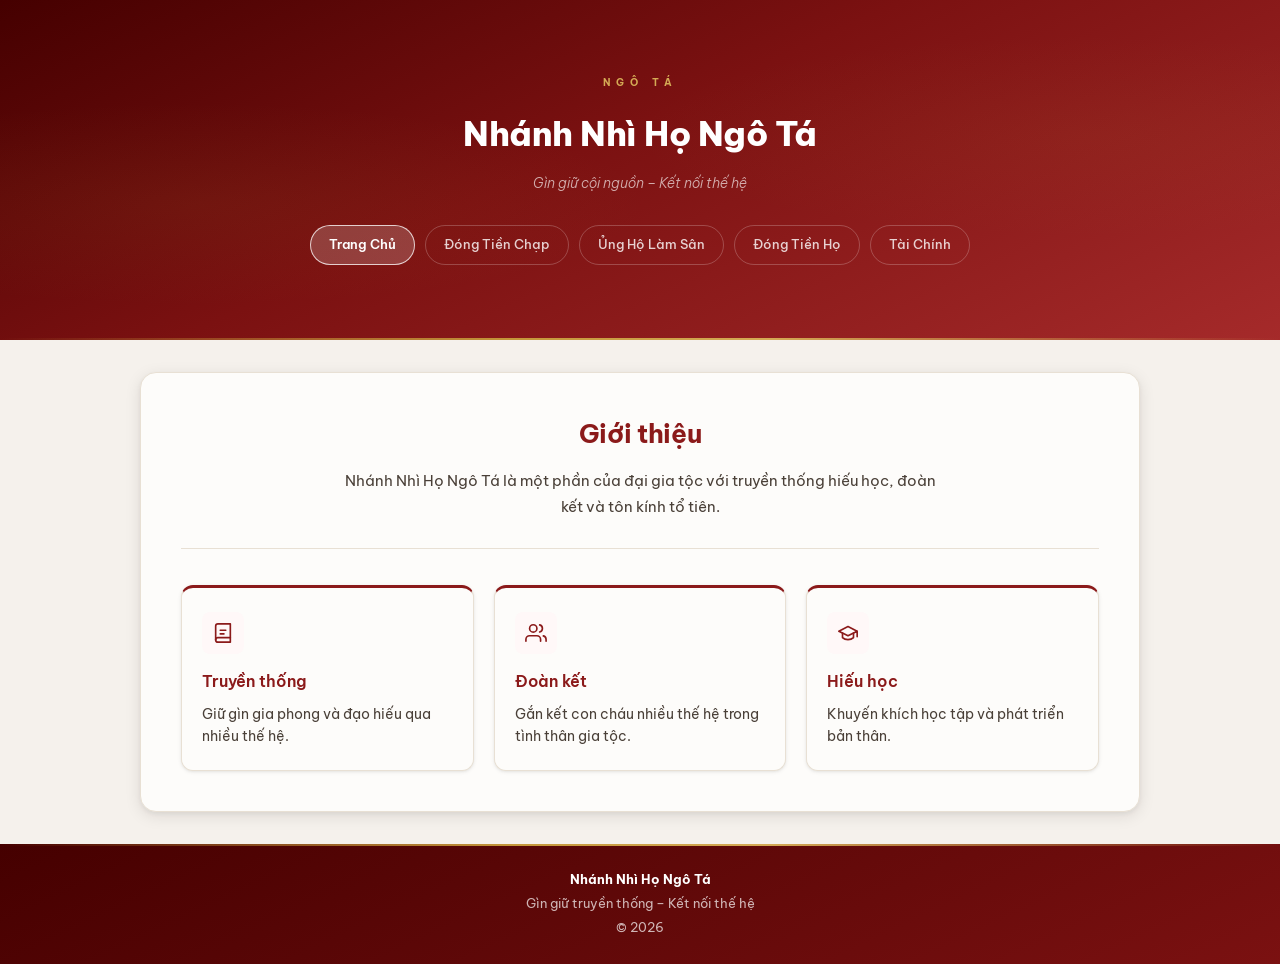
==== commit b4b66009: "Add files via upload" ====
--- a/index.html
+++ b/index.html
@@ -20,6 +20,7 @@
         <a href="index.html" class="active">Trang Chủ</a>
         <a href="list.html">Đóng Tiền Chạp</a>
         <a href="list-san.html">Ủng Hộ Làm Sân</a>
+        <a href="list-ho.html">Đóng Tiền Họ</a>
         <a href="expense.html">Tài Chính</a>
       </nav>
     </div>
